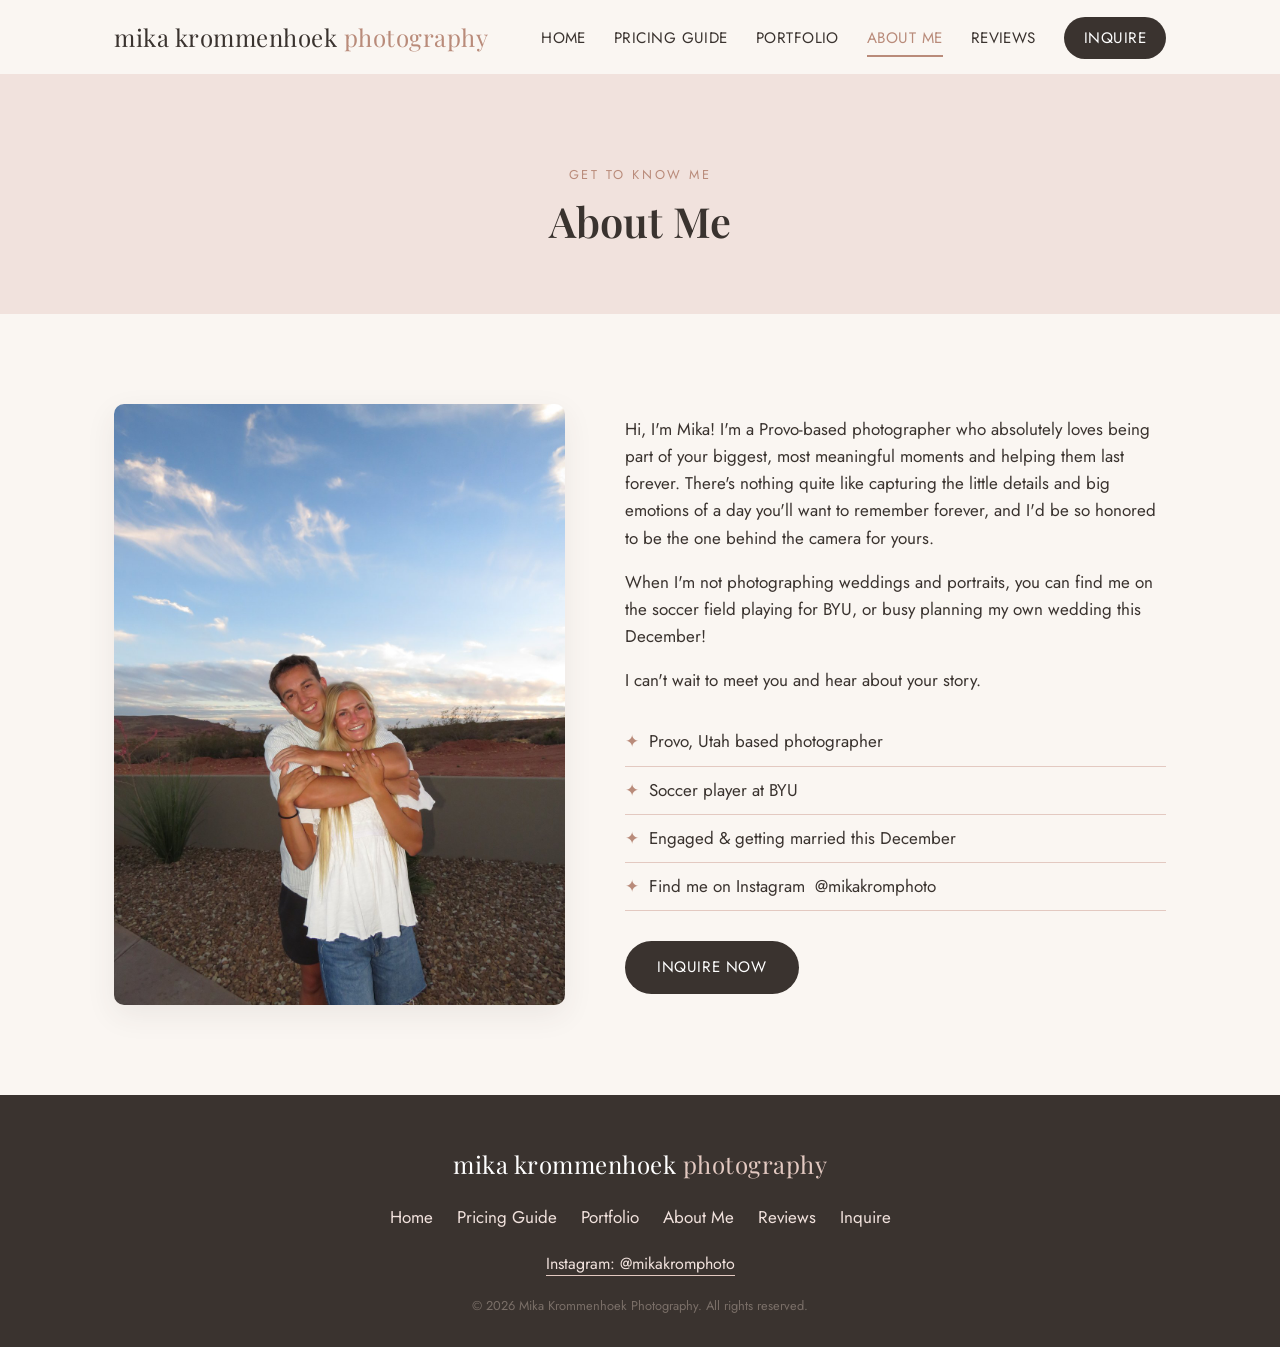
==== about.html @ bf39c0b6 "Add files via upload" ====
<!DOCTYPE html>
<html lang="en">
<head>
<meta charset="UTF-8">
<meta name="viewport" content="width=device-width, initial-scale=1.0">
<title>About Me | Mika Krommenhoek Photography</title>
<meta name="description" content="Meet Mika Krommenhoek, a Provo, Utah based photographer, BYU soccer player, and bride-to-be who loves capturing your special moments.">
<link rel="icon" type="image/png" href="images/favicon.png">
<link rel="preconnect" href="https://fonts.googleapis.com">
<link href="https://fonts.googleapis.com/css2?family=Playfair+Display:wght@500;600;700&family=Jost:wght@300;400;500;600&display=swap" rel="stylesheet">
<link rel="stylesheet" href="css/style.css">
</head>
<body>

<header class="site-header">
  <div class="nav-wrap">
    <a href="index.html" class="logo">mika krommenhoek <span>photography</span></a>
    <button class="nav-toggle" aria-label="Toggle menu">
      <span></span><span></span><span></span>
    </button>
    <ul class="nav-links">
      <li><a href="index.html">Home</a></li>
      <li><a href="pricing.html">Pricing Guide</a></li>
      <li><a href="portfolio.html">Portfolio</a></li>
      <li><a href="about.html" class="active">About Me</a></li>
      <li><a href="reviews.html">Reviews</a></li>
      <li><a href="inquire.html" class="nav-cta">Inquire</a></li>
    </ul>
  </div>
</header>

<section class="page-hero">
  <span class="eyebrow">Get To Know Me</span>
  <h1>About Me</h1>
</section>

<section class="section">
  <div class="container">
    <div class="about-layout">
      <div>
        <!--
          SETUP NEEDED: placeholder photo. Replace images/headshot.jpg with
          a real photo of Mika using the exact same filename.
        -->
        <img src="images/headshot.jpg" alt="Mika Krommenhoek, photographer">
      </div>
      <div>
        <p>Hi, I'm Mika! I'm a Provo-based photographer who absolutely loves being part of your biggest, most meaningful moments and helping them last forever. There's nothing quite like capturing the little details and big emotions of a day you'll want to remember forever, and I'd be so honored to be the one behind the camera for yours.</p>
        <p>When I'm not photographing weddings and portraits, you can find me on the soccer field playing for BYU, or busy planning my own wedding this December!</p>
        <p>I can't wait to meet you and hear about your story.</p>

        <ul class="fact-list">
          <li>Provo, Utah based photographer</li>
          <li>Soccer player at BYU</li>
          <li>Engaged &amp; getting married this December</li>
          <li>Find me on Instagram <a href="https://www.instagram.com/mikakromphoto/" target="_blank" rel="noopener">@mikakromphoto</a></li>
        </ul>

        <div style="margin-top:30px;">
          <a href="inquire.html" class="btn">Inquire Now</a>
        </div>
      </div>
    </div>
  </div>
</section>

<footer class="site-footer">
  <div class="container">
    <a href="index.html" class="logo">mika krommenhoek <span>photography</span></a>
    <ul class="footer-links">
      <li><a href="index.html">Home</a></li>
      <li><a href="pricing.html">Pricing Guide</a></li>
      <li><a href="portfolio.html">Portfolio</a></li>
      <li><a href="about.html">About Me</a></li>
      <li><a href="reviews.html">Reviews</a></li>
      <li><a href="inquire.html">Inquire</a></li>
    </ul>
    <div class="footer-social">
      <a href="https://www.instagram.com/mikakromphoto/" target="_blank" rel="noopener">Instagram: @mikakromphoto</a>
    </div>
    <div class="footer-copy">&copy; <span id="year"></span> Mika Krommenhoek Photography. All rights reserved.</div>
  </div>
</footer>

<script src="js/script.js"></script>
<script>document.getElementById('year').textContent = new Date().getFullYear();</script>
</body>
</html>
---- css/style.css ----
/* =========================================================
   Mika Krommenhoek Photography — main stylesheet
   Palette: warm blush / cream / charcoal, soft & editorial
   Fonts: Playfair Display (headings) + Jost (body) via Google Fonts
   ========================================================= */

:root {
  --cream: #faf6f2;
  --blush: #f1e2dd;
  --blush-dark: #e3c9c1;
  --charcoal: #3a332f;
  --taupe: #7a6f68;
  --accent: #b98b7a;
  --white: #ffffff;
  --max-width: 1100px;
  --radius: 10px;
  --shadow: 0 10px 30px rgba(58, 51, 47, 0.08);
}

* { box-sizing: border-box; }

html { scroll-behavior: smooth; }

body {
  margin: 0;
  font-family: 'Jost', Arial, sans-serif;
  color: var(--charcoal);
  background: var(--cream);
  line-height: 1.6;
  font-size: 17px;
}

h1, h2, h3, h4 {
  font-family: 'Playfair Display', Georgia, serif;
  font-weight: 600;
  line-height: 1.2;
  margin: 0 0 0.5em;
}

h1 { font-size: 2.6rem; }
h2 { font-size: 2rem; }
h3 { font-size: 1.4rem; }

p { margin: 0 0 1em; }

a {
  color: inherit;
  text-decoration: none;
}

img { max-width: 100%; display: block; }

.container {
  max-width: var(--max-width);
  margin: 0 auto;
  padding: 0 24px;
}

/* ---------- Header / Nav ---------- */

.site-header {
  position: sticky;
  top: 0;
  background: rgba(250, 246, 242, 0.96);
  backdrop-filter: blur(6px);
  z-index: 100;
  border-bottom: 1px solid var(--blush);
}

.nav-wrap {
  max-width: var(--max-width);
  margin: 0 auto;
  padding: 18px 24px;
  display: flex;
  align-items: center;
  justify-content: space-between;
}

.logo {
  font-family: 'Playfair Display', serif;
  font-size: 1.5rem;
  letter-spacing: 0.5px;
}

.logo span {
  color: var(--accent);
}

.nav-links {
  display: flex;
  align-items: center;
  gap: 28px;
  list-style: none;
  margin: 0;
  padding: 0;
}

.nav-links a {
  font-size: 0.95rem;
  letter-spacing: 0.03em;
  text-transform: uppercase;
  padding: 6px 0;
  border-bottom: 2px solid transparent;
  transition: border-color 0.2s ease, color 0.2s ease;
}

.nav-links a:hover,
.nav-links a.active {
  border-color: var(--accent);
  color: var(--accent);
}

.nav-cta {
  background: var(--charcoal);
  color: var(--white) !important;
  padding: 10px 20px !important;
  border-radius: 30px;
  border: none !important;
}

.nav-cta:hover {
  background: var(--accent);
  border-color: transparent !important;
}

.nav-toggle {
  display: none;
  flex-direction: column;
  gap: 5px;
  background: none;
  border: none;
  cursor: pointer;
  padding: 6px;
}

.nav-toggle span {
  width: 26px;
  height: 2px;
  background: var(--charcoal);
}

/* ---------- Buttons ---------- */

.btn {
  display: inline-block;
  padding: 14px 32px;
  border-radius: 30px;
  background: var(--charcoal);
  color: var(--white);
  font-size: 0.95rem;
  letter-spacing: 0.04em;
  text-transform: uppercase;
  border: none;
  cursor: pointer;
  transition: background 0.2s ease, transform 0.2s ease;
}

.btn:hover {
  background: var(--accent);
  transform: translateY(-1px);
}

.btn-outline {
  background: transparent;
  color: var(--charcoal);
  border: 1.5px solid var(--charcoal);
}

.btn-outline:hover {
  background: var(--charcoal);
  color: var(--white);
}

/* ---------- Hero ---------- */

.hero {
  position: relative;
  min-height: 78vh;
  display: flex;
  align-items: center;
  justify-content: center;
  text-align: center;
  background-size: cover;
  background-position: center;
  color: var(--white);
}

.hero::after {
  content: "";
  position: absolute;
  inset: 0;
  z-index: 1;
  background: linear-gradient(180deg, rgba(58,51,47,0.35), rgba(58,51,47,0.55));
}

.hero-slideshow {
  position: absolute;
  inset: 0;
  z-index: 0;
}

.hero-slide {
  position: absolute;
  inset: 0;
  background-size: cover;
  background-position: center;
  opacity: 0;
  transition: opacity 1.8s ease-in-out;
}

.hero-slide.active {
  opacity: 1;
}

.hero-content {
  position: relative;
  z-index: 2;
  max-width: 700px;
  padding: 0 24px;
}

.hero-content h1 {
  color: var(--white);
  font-size: 3.2rem;
  margin-bottom: 0.3em;
}

.hero-content p {
  font-size: 1.2rem;
  margin-bottom: 1.5em;
  opacity: 0.95;
}

.page-hero {
  padding: 90px 24px 60px;
  text-align: center;
  background: var(--blush);
}

.page-hero h1 { margin-bottom: 0.2em; }
.page-hero p { color: var(--taupe); max-width: 600px; margin: 0 auto; }

/* ---------- Sections ---------- */

.section {
  padding: 90px 0;
}

.section-alt {
  background: var(--blush);
}

.section-title {
  text-align: center;
  margin-bottom: 50px;
}

.section-title p {
  color: var(--taupe);
  max-width: 560px;
  margin: 0.5em auto 0;
}

.eyebrow {
  display: block;
  text-transform: uppercase;
  letter-spacing: 0.2em;
  font-size: 0.8rem;
  color: var(--accent);
  margin-bottom: 10px;
}

/* ---------- Teaser grid (home page) ---------- */

.teaser-grid {
  display: grid;
  grid-template-columns: repeat(3, 1fr);
  gap: 30px;
}

.teaser-card {
  background: var(--white);
  border-radius: var(--radius);
  padding: 40px 30px;
  text-align: center;
  box-shadow: var(--shadow);
  transition: transform 0.2s ease;
}

.teaser-card:hover { transform: translateY(-4px); }

.teaser-card .num {
  font-family: 'Playfair Display', serif;
  font-size: 0.9rem;
  color: var(--accent);
  letter-spacing: 0.15em;
  margin-bottom: 10px;
}

.teaser-card a.card-link {
  display: inline-block;
  margin-top: 14px;
  font-size: 0.9rem;
  text-transform: uppercase;
  letter-spacing: 0.05em;
  border-bottom: 1px solid var(--charcoal);
}

/* ---------- Portfolio grid ---------- */

.portfolio-grid {
  display: grid;
  grid-template-columns: repeat(3, 1fr);
  gap: 18px;
}

.portfolio-grid figure {
  margin: 0;
  overflow: hidden;
  border-radius: var(--radius);
  aspect-ratio: 4 / 5;
}

.portfolio-grid img {
  width: 100%;
  height: 100%;
  object-fit: cover;
  transition: transform 0.35s ease;
}

.portfolio-grid figure:hover img {
  transform: scale(1.05);
}

/* ---------- Pricing ---------- */

.pricing-grid {
  display: grid;
  grid-template-columns: repeat(2, 1fr);
  gap: 26px;
}

.price-card {
  background: var(--white);
  border-radius: var(--radius);
  padding: 34px;
  box-shadow: var(--shadow);
}

.price-card h3 {
  margin-bottom: 4px;
}

.price-card .price {
  font-family: 'Playfair Display', serif;
  font-size: 2rem;
  color: var(--accent);
  margin: 6px 0 16px;
}

.price-card ul {
  margin: 0;
  padding-left: 20px;
  color: var(--taupe);
}

.price-card li { margin-bottom: 6px; }

.price-card.featured {
  border: 1.5px solid var(--accent);
}

.package-group {
  margin-top: 26px;
  background: var(--white);
  border-radius: var(--radius);
  padding: 40px;
  box-shadow: var(--shadow);
  border: 1.5px solid var(--accent);
}

.package-group-header {
  text-align: center;
  margin-bottom: 30px;
}

.package-group-header h2 {
  margin-bottom: 6px;
}

.package-group-header p {
  color: var(--taupe);
  margin: 0;
}

.package-subgrid {
  display: grid;
  grid-template-columns: repeat(3, 1fr);
  gap: 24px;
}

.package-tier {
  background: var(--cream);
  border-radius: var(--radius);
  padding: 26px;
  text-align: center;
}

.package-tier h3 {
  text-transform: uppercase;
  letter-spacing: 0.08em;
  font-size: 1rem;
  color: var(--taupe);
}

.package-tier .price {
  font-family: 'Playfair Display', serif;
  font-size: 1.8rem;
  color: var(--accent);
  margin: 6px 0 16px;
}

.package-tier ul {
  margin: 0;
  padding-left: 20px;
  color: var(--taupe);
  text-align: left;
}

.package-tier li {
  margin-bottom: 6px;
}

.package-tier.featured {
  background: var(--blush);
  box-shadow: var(--shadow);
}

.package-tier.featured h3 {
  color: var(--accent);
}

/* ---------- About ---------- */

.about-layout {
  display: grid;
  grid-template-columns: 1fr 1.2fr;
  gap: 60px;
  align-items: center;
}

.about-layout img {
  border-radius: var(--radius);
  box-shadow: var(--shadow);
}

.fact-list {
  list-style: none;
  padding: 0;
  margin: 24px 0 0;
}

.fact-list li {
  padding: 10px 0;
  border-bottom: 1px solid var(--blush-dark);
  display: flex;
  gap: 10px;
}

.fact-list li::before {
  content: "\2726";
  color: var(--accent);
}

/* ---------- Reviews ---------- */

.reviews-grid {
  display: grid;
  grid-template-columns: repeat(2, 1fr);
  gap: 26px;
}

.review-card {
  background: var(--white);
  border-radius: var(--radius);
  padding: 30px;
  box-shadow: var(--shadow);
}

.review-card .stars {
  color: var(--accent);
  letter-spacing: 2px;
  margin-bottom: 10px;
}

.review-card .reviewer {
  display: flex;
  align-items: center;
  gap: 12px;
  margin-top: 16px;
}

.review-card .reviewer img {
  width: 48px;
  height: 48px;
  border-radius: 50%;
  object-fit: cover;
}

.review-card .reviewer strong { display: block; }
.review-card .reviewer span { color: var(--taupe); font-size: 0.85rem; }

.review-cta {
  text-align: center;
  margin-top: 50px;
}

/* ---------- Inquiry form ---------- */

.inquiry-wrap {
  max-width: 720px;
  margin: 0 auto;
  background: var(--white);
  border-radius: var(--radius);
  padding: 50px;
  box-shadow: var(--shadow);
}

.form-row {
  display: grid;
  grid-template-columns: 1fr 1fr;
  gap: 24px;
}

.form-group {
  margin-bottom: 24px;
}

.form-group label {
  display: block;
  font-weight: 500;
  margin-bottom: 8px;
}

.form-group .hint {
  display: block;
  font-size: 0.8rem;
  color: var(--taupe);
  margin-top: 4px;
}

.form-group input[type="text"],
.form-group input[type="email"],
.form-group input[type="tel"],
.form-group input[type="date"],
.form-group select,
.form-group textarea {
  width: 100%;
  padding: 12px 14px;
  border: 1px solid var(--blush-dark);
  border-radius: 6px;
  background: var(--cream);
  font-family: inherit;
  font-size: 1rem;
  color: var(--charcoal);
}

.form-group textarea {
  min-height: 120px;
  resize: vertical;
}

.radio-group {
  display: flex;
  flex-wrap: wrap;
  gap: 18px;
  margin-top: 6px;
}

.radio-group label {
  display: flex;
  align-items: center;
  gap: 8px;
  font-weight: 400;
  margin: 0;
}

.required { color: var(--accent); }

.inquiry-photo {
  text-align: center;
  margin: 40px 0 20px;
}

.inquiry-photo img {
  width: 110px;
  height: 110px;
  border-radius: 50%;
  object-fit: cover;
  margin: 0 auto 16px;
}

.inquiry-note {
  text-align: center;
  color: var(--taupe);
  font-size: 0.95rem;
  max-width: 460px;
  margin: 0 auto 30px;
}

.form-disclaimer {
  font-size: 0.8rem;
  color: var(--taupe);
  margin-bottom: 20px;
}

.form-disclaimer a { text-decoration: underline; }

.form-status {
  margin-top: 16px;
  font-size: 0.95rem;
}

/* ---------- Footer ---------- */

.site-footer {
  background: var(--charcoal);
  color: var(--blush);
  padding: 50px 0 30px;
  text-align: center;
}

.site-footer .logo { color: var(--white); }
.site-footer .logo span { color: var(--blush-dark); }

.footer-links {
  display: flex;
  justify-content: center;
  gap: 24px;
  list-style: none;
  padding: 0;
  margin: 20px 0;
  flex-wrap: wrap;
}

.footer-social {
  margin: 20px 0;
  font-size: 1rem;
}

.footer-social a {
  border-bottom: 1px solid var(--blush-dark);
}

.footer-copy {
  font-size: 0.8rem;
  color: var(--taupe);
  margin-top: 20px;
}

/* ---------- Responsive ---------- */

@media (max-width: 860px) {
  .teaser-grid { grid-template-columns: 1fr; }
  .portfolio-grid { grid-template-columns: repeat(2, 1fr); }
  .pricing-grid { grid-template-columns: 1fr; }
  .package-subgrid { grid-template-columns: 1fr; }
  .package-group { padding: 26px; }
  .reviews-grid { grid-template-columns: 1fr; }
  .about-layout { grid-template-columns: 1fr; }
  .form-row { grid-template-columns: 1fr; }
  .hero-content h1 { font-size: 2.3rem; }

  .nav-toggle { display: flex; }

  .nav-links {
    position: absolute;
    top: 100%;
    left: 0;
    right: 0;
    background: var(--cream);
    flex-direction: column;
    align-items: flex-start;
    padding: 20px 24px 30px;
    gap: 16px;
    border-bottom: 1px solid var(--blush);
    display: none;
  }

  .nav-links.open { display: flex; }

  .inquiry-wrap { padding: 30px 20px; }
}

@media (max-width: 500px) {
  .portfolio-grid { grid-template-columns: repeat(2, 1fr); }
}
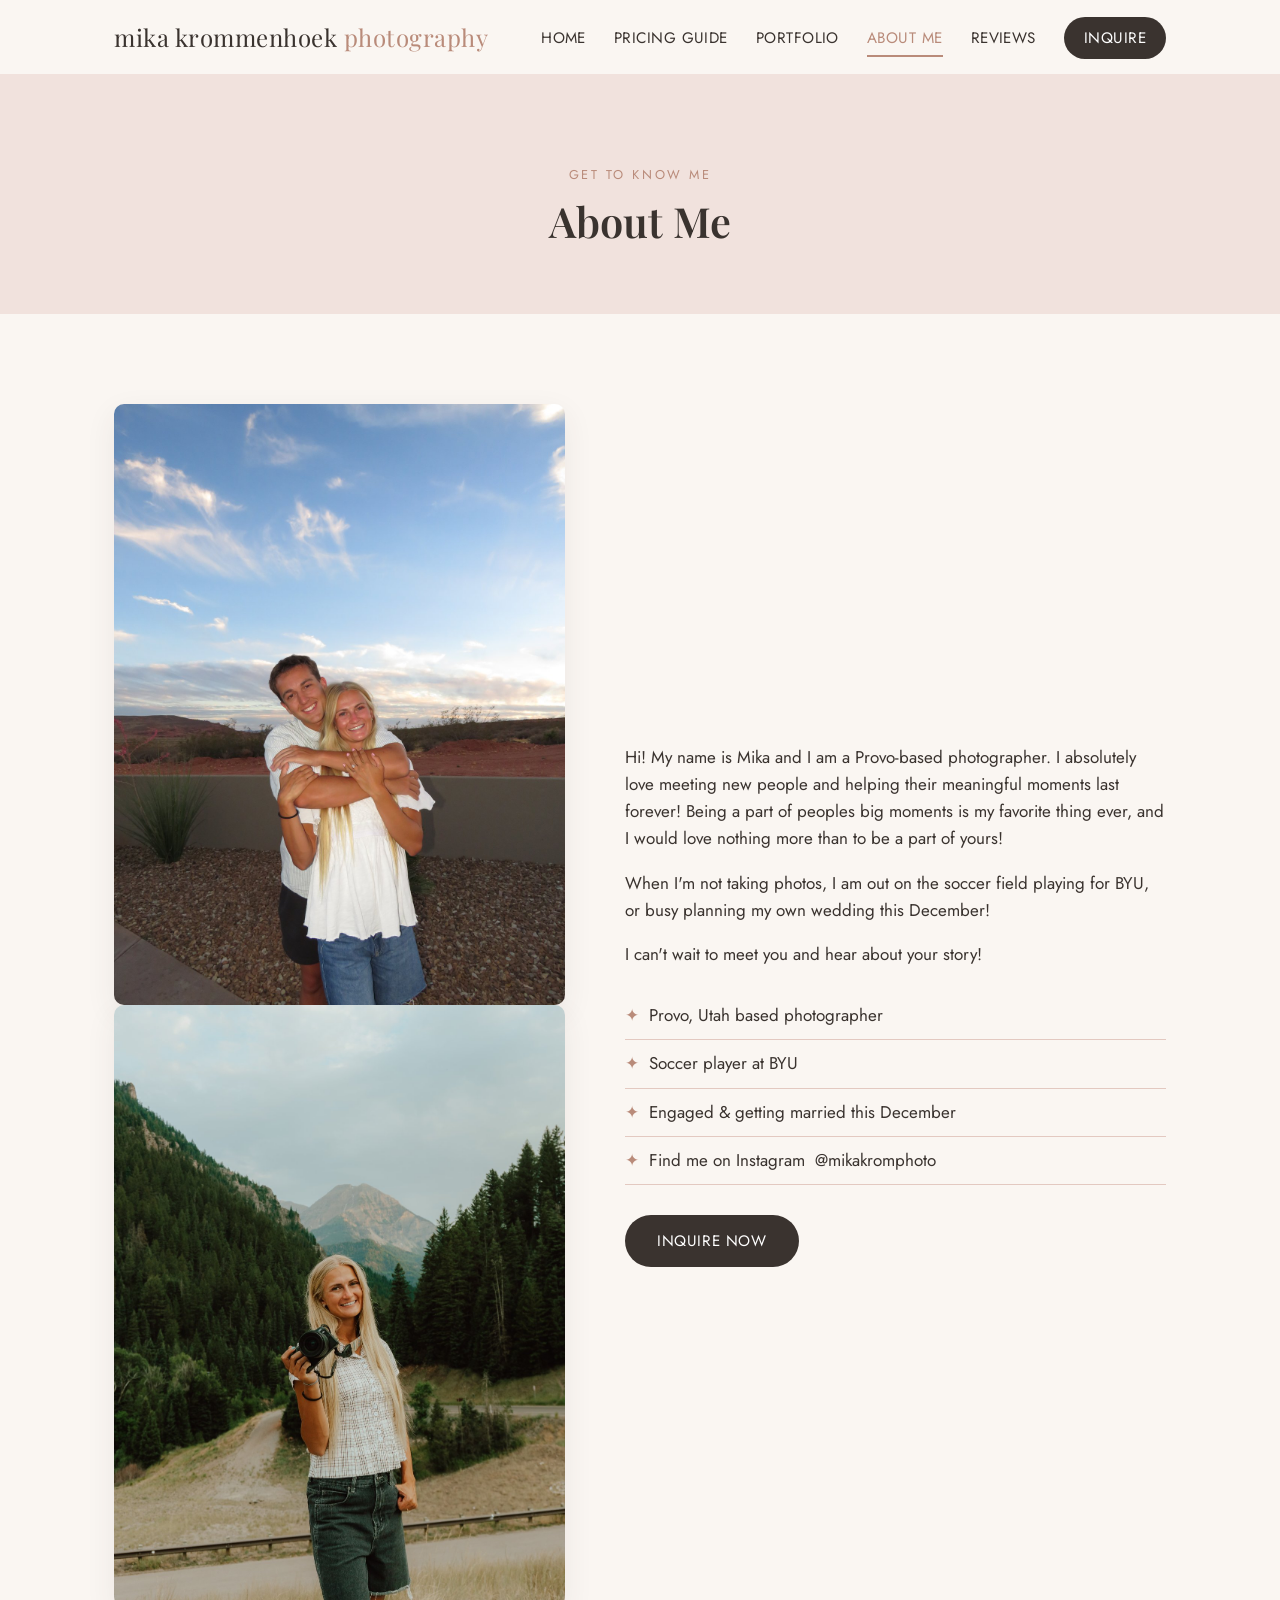
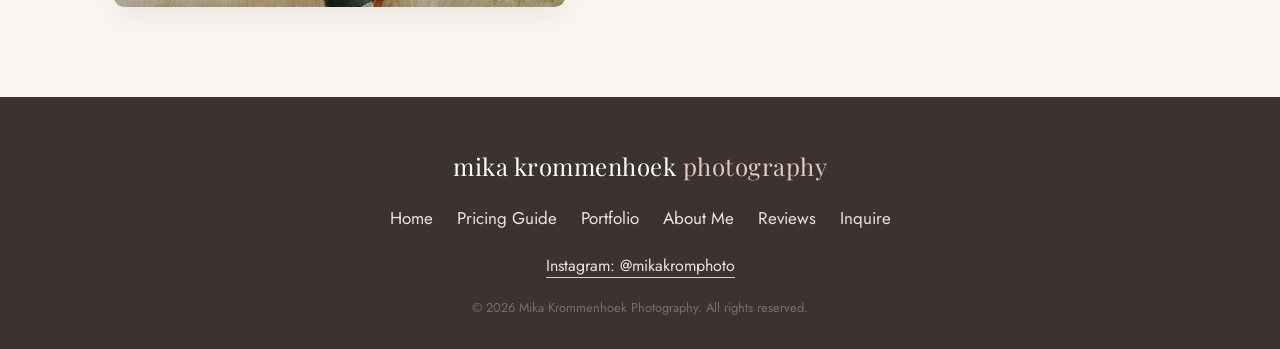
==== commit 73897dfd: "Add files via upload" ====
--- a/about.html
+++ b/about.html
@@ -37,17 +37,14 @@
 <section class="section">
   <div class="container">
     <div class="about-layout">
-      <div>
-        <!--
-          SETUP NEEDED: placeholder photo. Replace images/headshot.jpg with
-          a real photo of Mika using the exact same filename.
-        -->
-        <img src="images/headshot.jpg" alt="Mika Krommenhoek, photographer">
+      <div class="about-photos">
+        <img src="images/headshot.jpg" alt="Mika Krommenhoek with her fiance">
+        <img src="images/headshot-2.jpg" alt="Mika Krommenhoek holding her camera">
       </div>
       <div>
-        <p>Hi, I'm Mika! I'm a Provo-based photographer who absolutely loves being part of your biggest, most meaningful moments and helping them last forever. There's nothing quite like capturing the little details and big emotions of a day you'll want to remember forever, and I'd be so honored to be the one behind the camera for yours.</p>
-        <p>When I'm not photographing weddings and portraits, you can find me on the soccer field playing for BYU, or busy planning my own wedding this December!</p>
-        <p>I can't wait to meet you and hear about your story.</p>
+        <p>Hi! My name is Mika and I am a Provo-based photographer. I absolutely love meeting new people and helping their meaningful moments last forever! Being a part of peoples big moments is my favorite thing ever, and I would love nothing more than to be a part of yours!</p>
+        <p>When I'm not taking photos, I am out on the soccer field playing for BYU, or busy planning my own wedding this December!</p>
+        <p>I can't wait to meet you and hear about your story!</p>
 
         <ul class="fact-list">
           <li>Provo, Utah based photographer</li>
